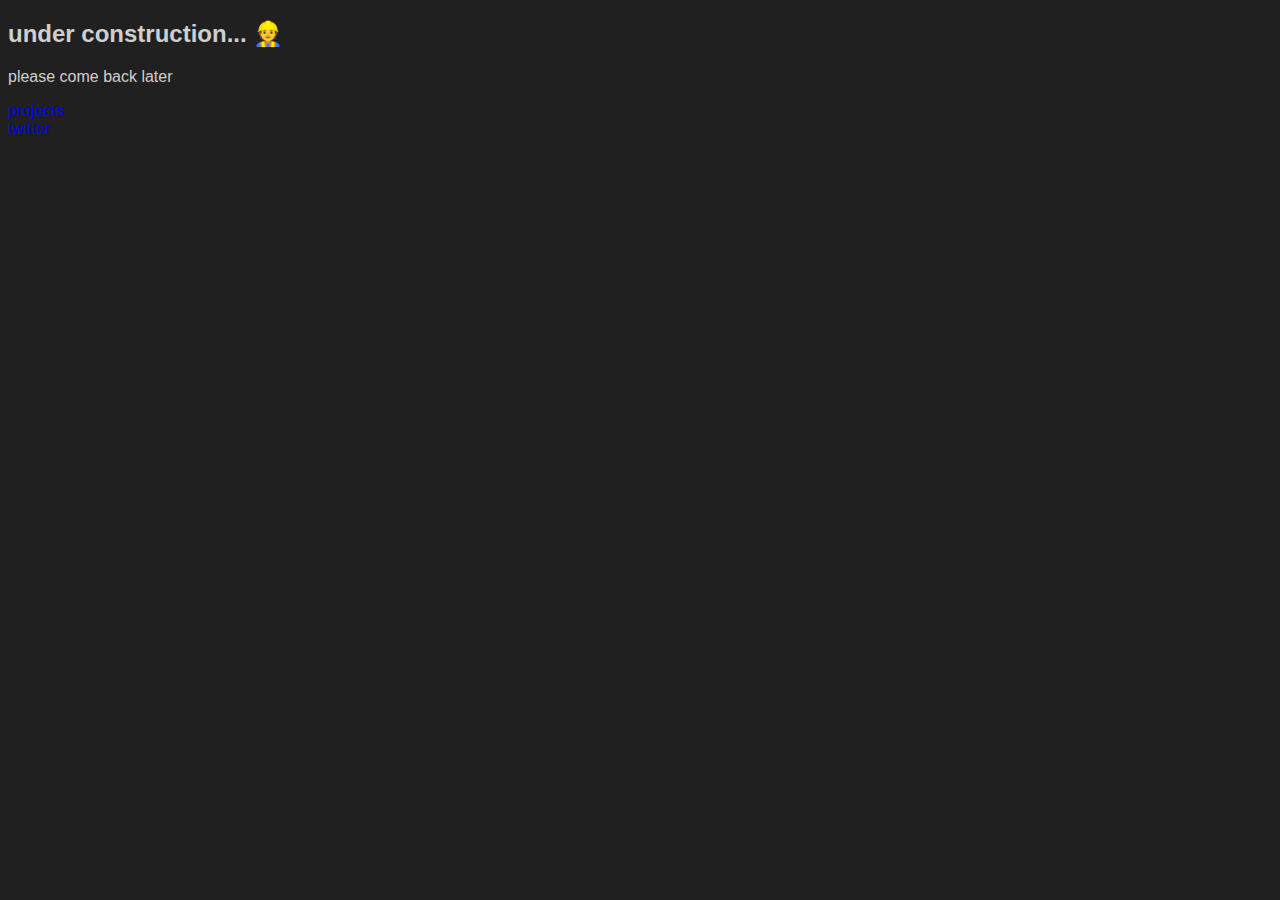
==== index.html @ f1e7c2d7 "Add files via upload" ====
<!DOCTYPE html>
<html>
    <head>
        <meta charset="UTF-8">
        <meta name="viewport" content="width=device-width, initial-scale=1.0"> 
        <title>Takaya Sato</title>
        <link rel="stylesheet" type="text/css" href="style.css">
    </head>
    <body>
        <h2>under construction... &#128119;</h2> <!--construction man emoji-->
        <p>please come back later</p>
        <a href="projects.html">projects</a>
        <br>
        <a href="hlttps://twitter.com/rbnPW9a71nkf7ue">twitter</a>
        
    </body>
</html>
---- style.css ----
body {
    font: normal 16px Inter UI, sans-serif;
    color: rgb(207, 207, 207);
    background-color: rgb(32, 32, 32);
}
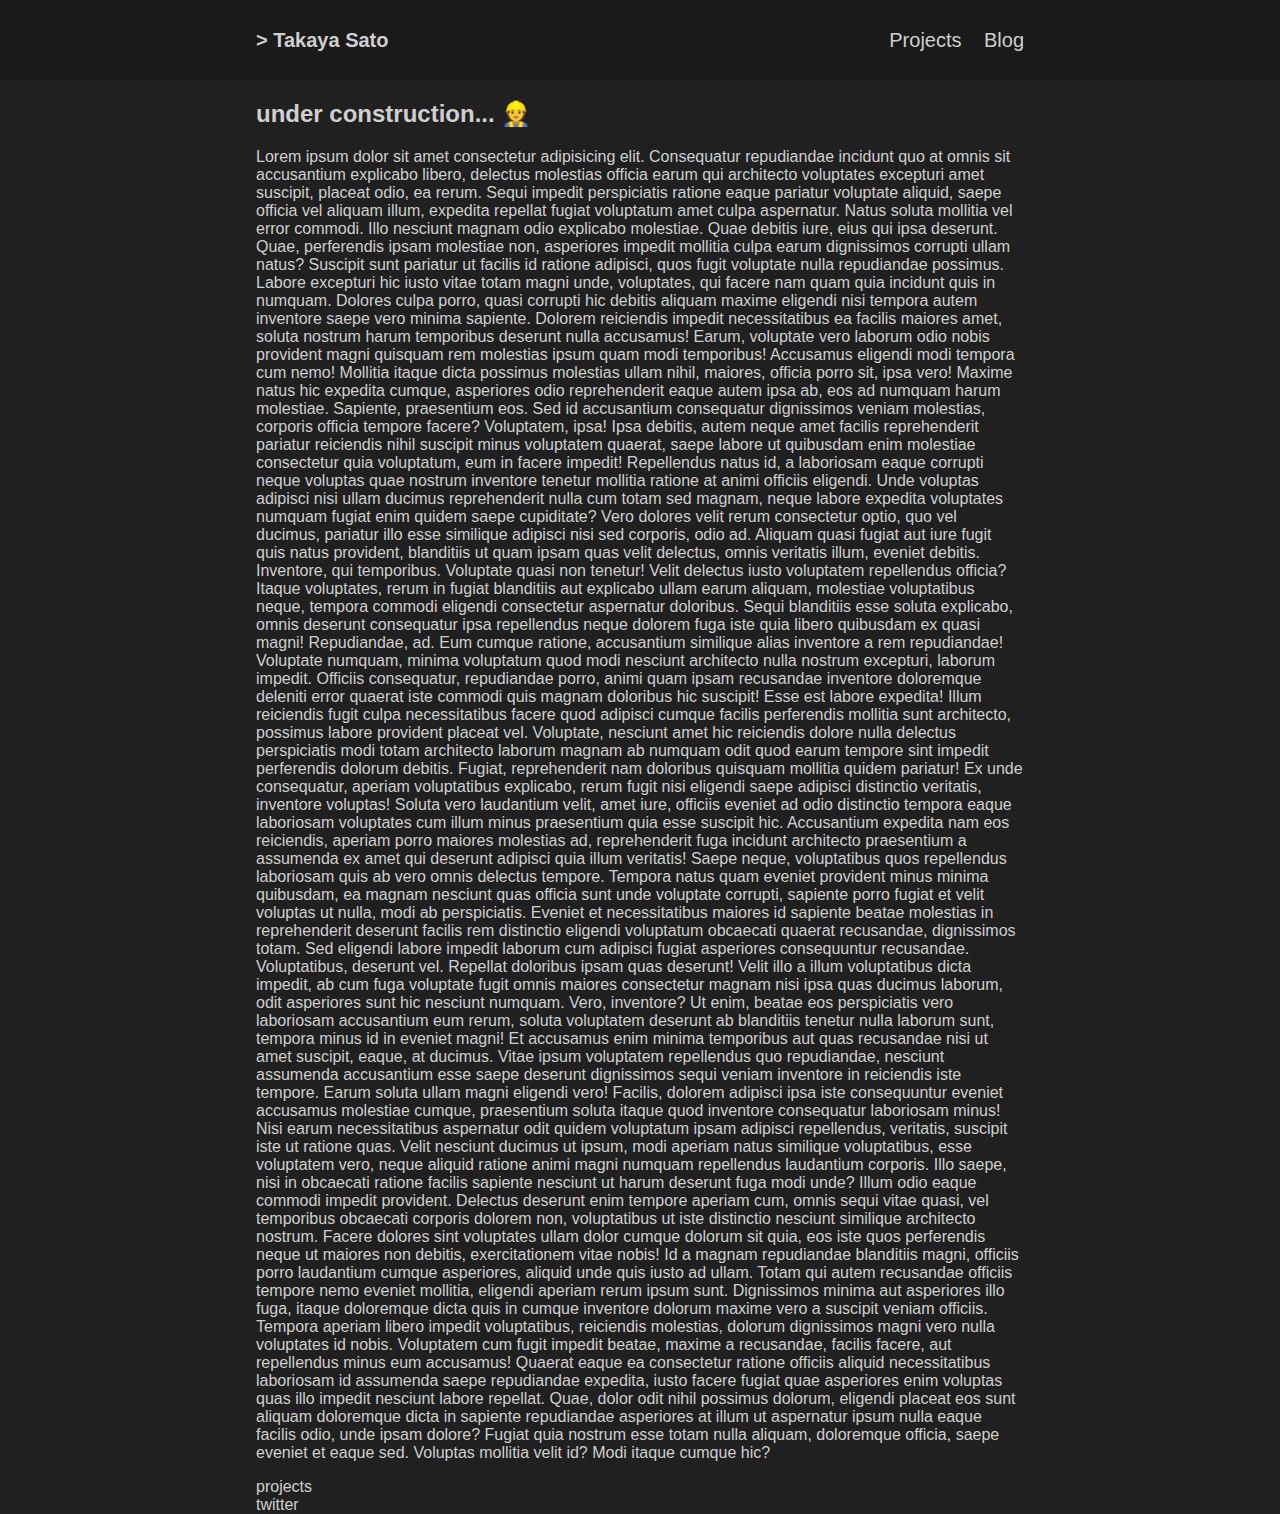
==== commit bef8c37a: "Add files via upload" ====
--- a/index.html
+++ b/index.html
@@ -7,11 +7,30 @@
         <link rel="stylesheet" type="text/css" href="style.css">
     </head>
     <body>
-        <h2>under construction... &#128119;</h2> <!--construction man emoji-->
-        <p>please come back later</p>
-        <a href="projects.html">projects</a>
-        <br>
-        <a href="hlttps://twitter.com/rbnPW9a71nkf7ue">twitter</a>
+        <div class="top">
+            <div class="left">
+                <a href="index.html">
+                    <strong>> Takaya Sato</strong>
+                </a>
+            </div>
+
+            <div class="right">
+                <div class="subright">
+                    <a href="projects.html">Projects</a>
+                    <a href="blog.html">Blog</a>
+                </div>
+            </div>
+        </div>
+        <div class="main">
+            <h2>under construction... &#128119;</h2> <!--construction man emoji-->
+            <p>Lorem ipsum dolor sit amet consectetur adipisicing elit. Consequatur repudiandae incidunt quo at omnis sit accusantium explicabo libero, delectus molestias officia earum qui architecto voluptates excepturi amet suscipit, placeat odio, ea rerum. Sequi impedit perspiciatis ratione eaque pariatur voluptate aliquid, saepe officia vel aliquam illum, expedita repellat fugiat voluptatum amet culpa aspernatur. Natus soluta mollitia vel error commodi. Illo nesciunt magnam odio explicabo molestiae. Quae debitis iure, eius qui ipsa deserunt. Quae, perferendis ipsam molestiae non, asperiores impedit mollitia culpa earum dignissimos corrupti ullam natus? Suscipit sunt pariatur ut facilis id ratione adipisci, quos fugit voluptate nulla repudiandae possimus. Labore excepturi hic iusto vitae totam magni unde, voluptates, qui facere nam quam quia incidunt quis in numquam. Dolores culpa porro, quasi corrupti hic debitis aliquam maxime eligendi nisi tempora autem inventore saepe vero minima sapiente. Dolorem reiciendis impedit necessitatibus ea facilis maiores amet, soluta nostrum harum temporibus deserunt nulla accusamus! Earum, voluptate vero laborum odio nobis provident magni quisquam rem molestias ipsum quam modi temporibus! Accusamus eligendi modi tempora cum nemo! Mollitia itaque dicta possimus molestias ullam nihil, maiores, officia porro sit, ipsa vero! Maxime natus hic expedita cumque, asperiores odio reprehenderit eaque autem ipsa ab, eos ad numquam harum molestiae. Sapiente, praesentium eos. Sed id accusantium consequatur dignissimos veniam molestias, corporis officia tempore facere? Voluptatem, ipsa! Ipsa debitis, autem neque amet facilis reprehenderit pariatur reiciendis nihil suscipit minus voluptatem quaerat, saepe labore ut quibusdam enim molestiae consectetur quia voluptatum, eum in facere impedit! Repellendus natus id, a laboriosam eaque corrupti neque voluptas quae nostrum inventore tenetur mollitia ratione at animi officiis eligendi. Unde voluptas adipisci nisi ullam ducimus reprehenderit nulla cum totam sed magnam, neque labore expedita voluptates numquam fugiat enim quidem saepe cupiditate? Vero dolores velit rerum consectetur optio, quo vel ducimus, pariatur illo esse similique adipisci nisi sed corporis, odio ad. Aliquam quasi fugiat aut iure fugit quis natus provident, blanditiis ut quam ipsam quas velit delectus, omnis veritatis illum, eveniet debitis. Inventore, qui temporibus. Voluptate quasi non tenetur! Velit delectus iusto voluptatem repellendus officia? Itaque voluptates, rerum in fugiat blanditiis aut explicabo ullam earum aliquam, molestiae voluptatibus neque, tempora commodi eligendi consectetur aspernatur doloribus. Sequi blanditiis esse soluta explicabo, omnis deserunt consequatur ipsa repellendus neque dolorem fuga iste quia libero quibusdam ex quasi magni! Repudiandae, ad. Eum cumque ratione, accusantium similique alias inventore a rem repudiandae! Voluptate numquam, minima voluptatum quod modi nesciunt architecto nulla nostrum excepturi, laborum impedit. Officiis consequatur, repudiandae porro, animi quam ipsam recusandae inventore doloremque deleniti error quaerat iste commodi quis magnam doloribus hic suscipit! Esse est labore expedita! Illum reiciendis fugit culpa necessitatibus facere quod adipisci cumque facilis perferendis mollitia sunt architecto, possimus labore provident placeat vel. Voluptate, nesciunt amet hic reiciendis dolore nulla delectus perspiciatis modi totam architecto laborum magnam ab numquam odit quod earum tempore sint impedit perferendis dolorum debitis. Fugiat, reprehenderit nam doloribus quisquam mollitia quidem pariatur! Ex unde consequatur, aperiam voluptatibus explicabo, rerum fugit nisi eligendi saepe adipisci distinctio veritatis, inventore voluptas! Soluta vero laudantium velit, amet iure, officiis eveniet ad odio distinctio tempora eaque laboriosam voluptates cum illum minus praesentium quia esse suscipit hic. Accusantium expedita nam eos reiciendis, aperiam porro maiores molestias ad, reprehenderit fuga incidunt architecto praesentium a assumenda ex amet qui deserunt adipisci quia illum veritatis! Saepe neque, voluptatibus quos repellendus laboriosam quis ab vero omnis delectus tempore. Tempora natus quam eveniet provident minus minima quibusdam, ea magnam nesciunt quas officia sunt unde voluptate corrupti, sapiente porro fugiat et velit voluptas ut nulla, modi ab perspiciatis. Eveniet et necessitatibus maiores id sapiente beatae molestias in reprehenderit deserunt facilis rem distinctio eligendi voluptatum obcaecati quaerat recusandae, dignissimos totam. Sed eligendi labore impedit laborum cum adipisci fugiat asperiores consequuntur recusandae. Voluptatibus, deserunt vel. Repellat doloribus ipsam quas deserunt! Velit illo a illum voluptatibus dicta impedit, ab cum fuga voluptate fugit omnis maiores consectetur magnam nisi ipsa quas ducimus laborum, odit asperiores sunt hic nesciunt numquam. Vero, inventore? Ut enim, beatae eos perspiciatis vero laboriosam accusantium eum rerum, soluta voluptatem deserunt ab blanditiis tenetur nulla laborum sunt, tempora minus id in eveniet magni! Et accusamus enim minima temporibus aut quas recusandae nisi ut amet suscipit, eaque, at ducimus. Vitae ipsum voluptatem repellendus quo repudiandae, nesciunt assumenda accusantium esse saepe deserunt dignissimos sequi veniam inventore in reiciendis iste tempore. Earum soluta ullam magni eligendi vero! Facilis, dolorem adipisci ipsa iste consequuntur eveniet accusamus molestiae cumque, praesentium soluta itaque quod inventore consequatur laboriosam minus! Nisi earum necessitatibus aspernatur odit quidem voluptatum ipsam adipisci repellendus, veritatis, suscipit iste ut ratione quas. Velit nesciunt ducimus ut ipsum, modi aperiam natus similique voluptatibus, esse voluptatem vero, neque aliquid ratione animi magni numquam repellendus laudantium corporis. Illo saepe, nisi in obcaecati ratione facilis sapiente nesciunt ut harum deserunt fuga modi unde? Illum odio eaque commodi impedit provident. Delectus deserunt enim tempore aperiam cum, omnis sequi vitae quasi, vel temporibus obcaecati corporis dolorem non, voluptatibus ut iste distinctio nesciunt similique architecto nostrum. Facere dolores sint voluptates ullam dolor cumque dolorum sit quia, eos iste quos perferendis neque ut maiores non debitis, exercitationem vitae nobis! Id a magnam repudiandae blanditiis magni, officiis porro laudantium cumque asperiores, aliquid unde quis iusto ad ullam. Totam qui autem recusandae officiis tempore nemo eveniet mollitia, eligendi aperiam rerum ipsum sunt. Dignissimos minima aut asperiores illo fuga, itaque doloremque dicta quis in cumque inventore dolorum maxime vero a suscipit veniam officiis. Tempora aperiam libero impedit voluptatibus, reiciendis molestias, dolorum dignissimos magni vero nulla voluptates id nobis. Voluptatem cum fugit impedit beatae, maxime a recusandae, facilis facere, aut repellendus minus eum accusamus! Quaerat eaque ea consectetur ratione officiis aliquid necessitatibus laboriosam id assumenda saepe repudiandae expedita, iusto facere fugiat quae asperiores enim voluptas quas illo impedit nesciunt labore repellat. Quae, dolor odit nihil possimus dolorum, eligendi placeat eos sunt aliquam doloremque dicta in sapiente repudiandae asperiores at illum ut aspernatur ipsum nulla eaque facilis odio, unde ipsam dolore? Fugiat quia nostrum esse totam nulla aliquam, doloremque officia, saepe eveniet et eaque sed. Voluptas mollitia velit id? Modi itaque cumque hic?</p>
+            <a href="projects.html">projects</a>
+            <br>
+            <a href="hlttps://twitter.com/rbnPW9a71nkf7ue">twitter</a>
+        </div>
+
+
+        
         
     </body>
 </html>--- a/style.css
+++ b/style.css
@@ -2,4 +2,53 @@
     font: normal 16px Inter UI, sans-serif;
     color: rgb(207, 207, 207);
     background-color: rgb(32, 32, 32);
+    margin: 0;
+    padding: 0;
 }
+
+a {
+    color: inherit;
+    text-decoration: none;
+}
+
+.top {
+    width: 60%;
+    height: 80px;
+    background-color: rgb(26, 26, 26);
+    font-size: 20px;
+    display: flex;
+    justify-content: space-between;
+}
+
+.left, .right{
+    height: 100%;
+    display: flex;
+    flex-direction: column;
+    justify-content: center;
+}
+
+.subright {
+    display: flex;
+    justify-content: flex-end;
+}
+
+.subright > a {
+    margin-left: 20%;
+}
+
+
+.main, .top{
+    padding-left: 20%;
+    padding-right: 20%;
+}
+
+@media screen and (max-width: 900px) {
+    .main, .top{
+        padding-left: 10%;
+        padding-right: 10%;
+    }
+
+    .top{
+        width: 80%;
+    }
+}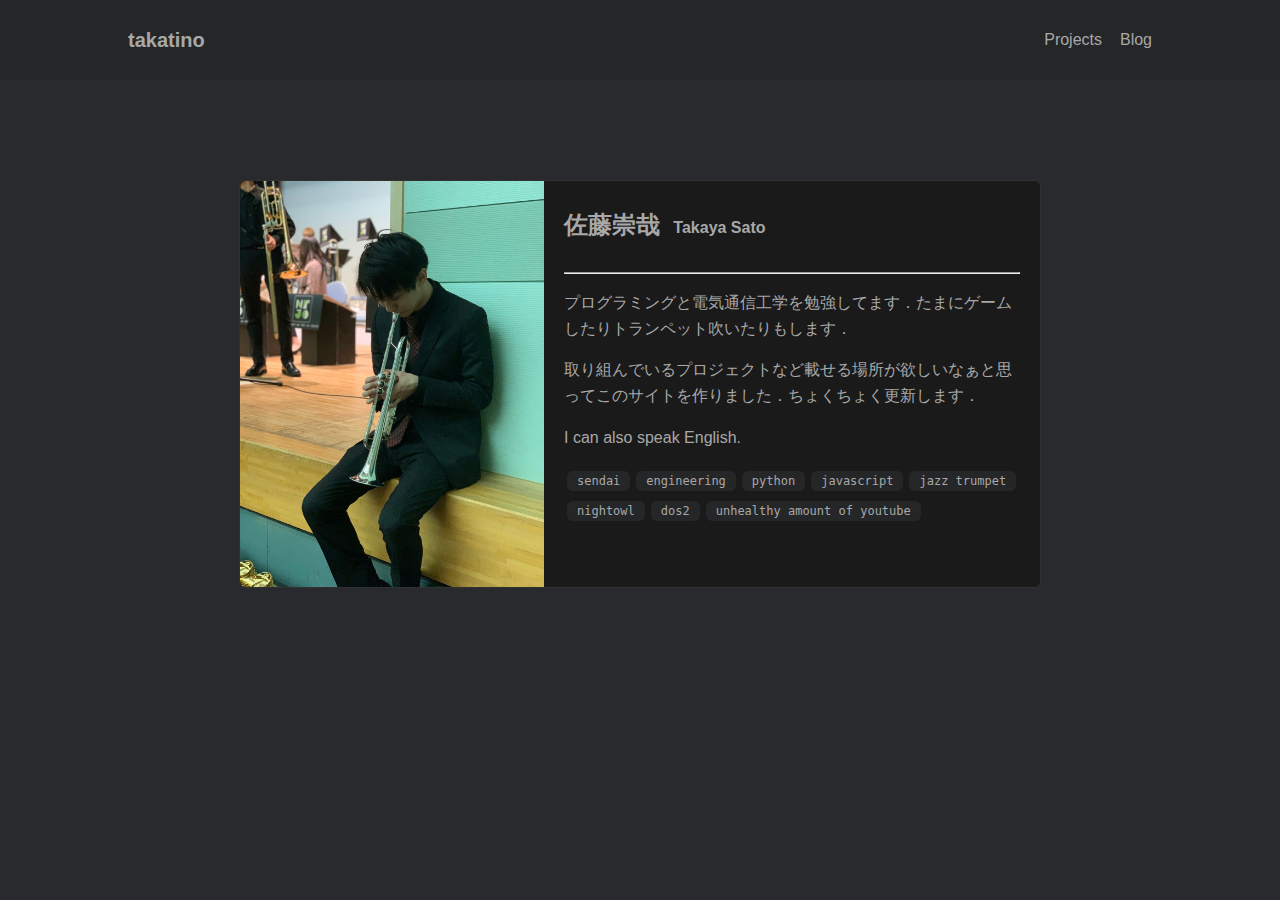
==== commit 6c6b5924: "Add files via upload" ====
--- a/index.html
+++ b/index.html
@@ -1,33 +1,52 @@
 <!DOCTYPE html>
 <html>
-    <head>
-        <meta charset="UTF-8">
-        <meta name="viewport" content="width=device-width, initial-scale=1.0"> 
-        <title>Takaya Sato</title>
-        <link rel="stylesheet" type="text/css" href="style.css">
-    </head>
-    <body>
-        <div class="top">
-            <div class="left">
-                <a href="index.html">
-                    <strong>> Takaya Sato</strong>
-                </a>
+<head>
+    <meta charset="UTF-8">
+    <meta name="viewport" content="width=device-width, initial-scale=1.0"> 
+    <title>Takaya Sato</title>
+    <link rel="stylesheet" type="text/css" href="style.css">
+</head>
+<body>
+    <div class="top">
+        <div class="left">
+            <a href="index.html">takatino</a>
+        </div>
+
+        <div class="right">
+            <div class="subright">
+                <a href="projects.html">Projects</a>
+                <a href="blog.html">Blog</a>
             </div>
+        </div>
+    </div>
+    <div class="main">
+        <div class="container">
+            <div class="card">
+                <img id="profilepic" src="./images/profilepictrumpet.jpg">
+                <div id="about">
+                    <div id="name">
+                        <h2>佐藤崇哉&nbsp;&nbsp;</h2>
+                        <h4>Takaya Sato</h4>
+                    </div>
+                    <hr>
+                    <p>プログラミングと電気通信工学を勉強してます．たまにゲームしたりトランペット吹いたりもします．</p>
+                    <p>取り組んでいるプロジェクトなど載せる場所が欲しいなぁと思ってこのサイトを作りました．ちょくちょく更新します．</p>
+                    <p>I can also speak English.</p>
 
-            <div class="right">
-                <div class="subright">
-                    <a href="projects.html">Projects</a>
-                    <a href="blog.html">Blog</a>
+                    <div id="tagscontainer">
+                        <div class="tags">sendai</div>
+                        <div class="tags">engineering</div>
+                        <div class="tags">python</div>
+                        <div class="tags">javascript</div>
+                        <div class="tags">jazz trumpet</div>
+                        <div class="tags">nightowl</div>
+                        <div class="tags">dos2</div>
+                        <div class="tags">unhealthy amount of youtube</div>
+                    </div>
                 </div>
             </div>
         </div>
-        <div class="main">
-            <h2>under construction... &#128119;</h2> <!--construction man emoji-->
-            <p>Lorem ipsum dolor sit amet consectetur adipisicing elit. Consequatur repudiandae incidunt quo at omnis sit accusantium explicabo libero, delectus molestias officia earum qui architecto voluptates excepturi amet suscipit, placeat odio, ea rerum. Sequi impedit perspiciatis ratione eaque pariatur voluptate aliquid, saepe officia vel aliquam illum, expedita repellat fugiat voluptatum amet culpa aspernatur. Natus soluta mollitia vel error commodi. Illo nesciunt magnam odio explicabo molestiae. Quae debitis iure, eius qui ipsa deserunt. Quae, perferendis ipsam molestiae non, asperiores impedit mollitia culpa earum dignissimos corrupti ullam natus? Suscipit sunt pariatur ut facilis id ratione adipisci, quos fugit voluptate nulla repudiandae possimus. Labore excepturi hic iusto vitae totam magni unde, voluptates, qui facere nam quam quia incidunt quis in numquam. Dolores culpa porro, quasi corrupti hic debitis aliquam maxime eligendi nisi tempora autem inventore saepe vero minima sapiente. Dolorem reiciendis impedit necessitatibus ea facilis maiores amet, soluta nostrum harum temporibus deserunt nulla accusamus! Earum, voluptate vero laborum odio nobis provident magni quisquam rem molestias ipsum quam modi temporibus! Accusamus eligendi modi tempora cum nemo! Mollitia itaque dicta possimus molestias ullam nihil, maiores, officia porro sit, ipsa vero! Maxime natus hic expedita cumque, asperiores odio reprehenderit eaque autem ipsa ab, eos ad numquam harum molestiae. Sapiente, praesentium eos. Sed id accusantium consequatur dignissimos veniam molestias, corporis officia tempore facere? Voluptatem, ipsa! Ipsa debitis, autem neque amet facilis reprehenderit pariatur reiciendis nihil suscipit minus voluptatem quaerat, saepe labore ut quibusdam enim molestiae consectetur quia voluptatum, eum in facere impedit! Repellendus natus id, a laboriosam eaque corrupti neque voluptas quae nostrum inventore tenetur mollitia ratione at animi officiis eligendi. Unde voluptas adipisci nisi ullam ducimus reprehenderit nulla cum totam sed magnam, neque labore expedita voluptates numquam fugiat enim quidem saepe cupiditate? Vero dolores velit rerum consectetur optio, quo vel ducimus, pariatur illo esse similique adipisci nisi sed corporis, odio ad. Aliquam quasi fugiat aut iure fugit quis natus provident, blanditiis ut quam ipsam quas velit delectus, omnis veritatis illum, eveniet debitis. Inventore, qui temporibus. Voluptate quasi non tenetur! Velit delectus iusto voluptatem repellendus officia? Itaque voluptates, rerum in fugiat blanditiis aut explicabo ullam earum aliquam, molestiae voluptatibus neque, tempora commodi eligendi consectetur aspernatur doloribus. Sequi blanditiis esse soluta explicabo, omnis deserunt consequatur ipsa repellendus neque dolorem fuga iste quia libero quibusdam ex quasi magni! Repudiandae, ad. Eum cumque ratione, accusantium similique alias inventore a rem repudiandae! Voluptate numquam, minima voluptatum quod modi nesciunt architecto nulla nostrum excepturi, laborum impedit. Officiis consequatur, repudiandae porro, animi quam ipsam recusandae inventore doloremque deleniti error quaerat iste commodi quis magnam doloribus hic suscipit! Esse est labore expedita! Illum reiciendis fugit culpa necessitatibus facere quod adipisci cumque facilis perferendis mollitia sunt architecto, possimus labore provident placeat vel. Voluptate, nesciunt amet hic reiciendis dolore nulla delectus perspiciatis modi totam architecto laborum magnam ab numquam odit quod earum tempore sint impedit perferendis dolorum debitis. Fugiat, reprehenderit nam doloribus quisquam mollitia quidem pariatur! Ex unde consequatur, aperiam voluptatibus explicabo, rerum fugit nisi eligendi saepe adipisci distinctio veritatis, inventore voluptas! Soluta vero laudantium velit, amet iure, officiis eveniet ad odio distinctio tempora eaque laboriosam voluptates cum illum minus praesentium quia esse suscipit hic. Accusantium expedita nam eos reiciendis, aperiam porro maiores molestias ad, reprehenderit fuga incidunt architecto praesentium a assumenda ex amet qui deserunt adipisci quia illum veritatis! Saepe neque, voluptatibus quos repellendus laboriosam quis ab vero omnis delectus tempore. Tempora natus quam eveniet provident minus minima quibusdam, ea magnam nesciunt quas officia sunt unde voluptate corrupti, sapiente porro fugiat et velit voluptas ut nulla, modi ab perspiciatis. Eveniet et necessitatibus maiores id sapiente beatae molestias in reprehenderit deserunt facilis rem distinctio eligendi voluptatum obcaecati quaerat recusandae, dignissimos totam. Sed eligendi labore impedit laborum cum adipisci fugiat asperiores consequuntur recusandae. Voluptatibus, deserunt vel. Repellat doloribus ipsam quas deserunt! Velit illo a illum voluptatibus dicta impedit, ab cum fuga voluptate fugit omnis maiores consectetur magnam nisi ipsa quas ducimus laborum, odit asperiores sunt hic nesciunt numquam. Vero, inventore? Ut enim, beatae eos perspiciatis vero laboriosam accusantium eum rerum, soluta voluptatem deserunt ab blanditiis tenetur nulla laborum sunt, tempora minus id in eveniet magni! Et accusamus enim minima temporibus aut quas recusandae nisi ut amet suscipit, eaque, at ducimus. Vitae ipsum voluptatem repellendus quo repudiandae, nesciunt assumenda accusantium esse saepe deserunt dignissimos sequi veniam inventore in reiciendis iste tempore. Earum soluta ullam magni eligendi vero! Facilis, dolorem adipisci ipsa iste consequuntur eveniet accusamus molestiae cumque, praesentium soluta itaque quod inventore consequatur laboriosam minus! Nisi earum necessitatibus aspernatur odit quidem voluptatum ipsam adipisci repellendus, veritatis, suscipit iste ut ratione quas. Velit nesciunt ducimus ut ipsum, modi aperiam natus similique voluptatibus, esse voluptatem vero, neque aliquid ratione animi magni numquam repellendus laudantium corporis. Illo saepe, nisi in obcaecati ratione facilis sapiente nesciunt ut harum deserunt fuga modi unde? Illum odio eaque commodi impedit provident. Delectus deserunt enim tempore aperiam cum, omnis sequi vitae quasi, vel temporibus obcaecati corporis dolorem non, voluptatibus ut iste distinctio nesciunt similique architecto nostrum. Facere dolores sint voluptates ullam dolor cumque dolorum sit quia, eos iste quos perferendis neque ut maiores non debitis, exercitationem vitae nobis! Id a magnam repudiandae blanditiis magni, officiis porro laudantium cumque asperiores, aliquid unde quis iusto ad ullam. Totam qui autem recusandae officiis tempore nemo eveniet mollitia, eligendi aperiam rerum ipsum sunt. Dignissimos minima aut asperiores illo fuga, itaque doloremque dicta quis in cumque inventore dolorum maxime vero a suscipit veniam officiis. Tempora aperiam libero impedit voluptatibus, reiciendis molestias, dolorum dignissimos magni vero nulla voluptates id nobis. Voluptatem cum fugit impedit beatae, maxime a recusandae, facilis facere, aut repellendus minus eum accusamus! Quaerat eaque ea consectetur ratione officiis aliquid necessitatibus laboriosam id assumenda saepe repudiandae expedita, iusto facere fugiat quae asperiores enim voluptas quas illo impedit nesciunt labore repellat. Quae, dolor odit nihil possimus dolorum, eligendi placeat eos sunt aliquam doloremque dicta in sapiente repudiandae asperiores at illum ut aspernatur ipsum nulla eaque facilis odio, unde ipsam dolore? Fugiat quia nostrum esse totam nulla aliquam, doloremque officia, saepe eveniet et eaque sed. Voluptas mollitia velit id? Modi itaque cumque hic?</p>
-            <a href="projects.html">projects</a>
-            <br>
-            <a href="hlttps://twitter.com/rbnPW9a71nkf7ue">twitter</a>
-        </div>
+    </div>
 
 
         
--- a/style.css
+++ b/style.css
@@ -1,9 +1,10 @@
 body {
-    font: normal 16px Inter UI, sans-serif;
-    color: rgb(207, 207, 207);
-    background-color: rgb(32, 32, 32);
+    font: normal 16px Inter UI,sans-serif;
+    color: rgb(168, 168, 168);
+    background-color: #292a2d;
     margin: 0;
     padding: 0;
+    line-height: 1.6;
 }
 
 a {
@@ -14,8 +15,7 @@
 .top {
     width: 60%;
     height: 80px;
-    background-color: rgb(26, 26, 26);
-    font-size: 20px;
+    background-color: #252627;
     display: flex;
     justify-content: space-between;
 }
@@ -25,6 +25,11 @@
     display: flex;
     flex-direction: column;
     justify-content: center;
+}
+
+.left {
+    font-size: 20px;
+    font-weight: 600;
 }
 
 .subright {
@@ -42,7 +47,56 @@
     padding-right: 20%;
 }
 
-@media screen and (max-width: 900px) {
+.main {
+    margin-top: 100px;
+    display: flex;
+    flex-direction: column;
+}
+
+.container {
+    width: 100%;
+    display: flex;
+    justify-content: center;
+    margin-bottom: 30px;
+}
+
+.card {
+    width:800px;
+    background-color: rgb(26, 26, 26);
+    border: 1px solid rgb(49, 49, 49);
+    border-radius: .375rem;
+    display: flex;
+}
+
+#profilepic {
+    width: 38%;
+    border-top-left-radius: .375rem;
+    border-bottom-left-radius: .375rem;
+}
+
+#about {
+    padding: 5px 20px;
+}
+
+#name {
+    display: flex;
+    align-items: baseline;
+}
+
+#tagscontainer {
+    display: flex;
+    flex-wrap: wrap;
+}
+
+.tags {
+    font: normal 12px Consolas,Monaco,Andale Mono,Ubuntu Mono,monospace;
+    background-color:  #252627;
+    margin: 5px 3px;
+    padding: 3px 10px;
+    border-radius: .375rem;
+}
+
+@media screen and (max-width: 1350px) {
     .main, .top{
         padding-left: 10%;
         padding-right: 10%;
@@ -51,4 +105,22 @@
     .top{
         width: 80%;
     }
+}
+
+@media screen and (max-width: 1030px) {
+    #profilepic {
+        display: none;
+    }
+    
+    .top{
+        padding-left: 10%;
+        padding-right: 10%;
+        width: 80%;
+    }
+
+    .main{
+        padding-left: 10%;
+        padding-right: 10%;
+        margin-top: 50px;
+    }
 }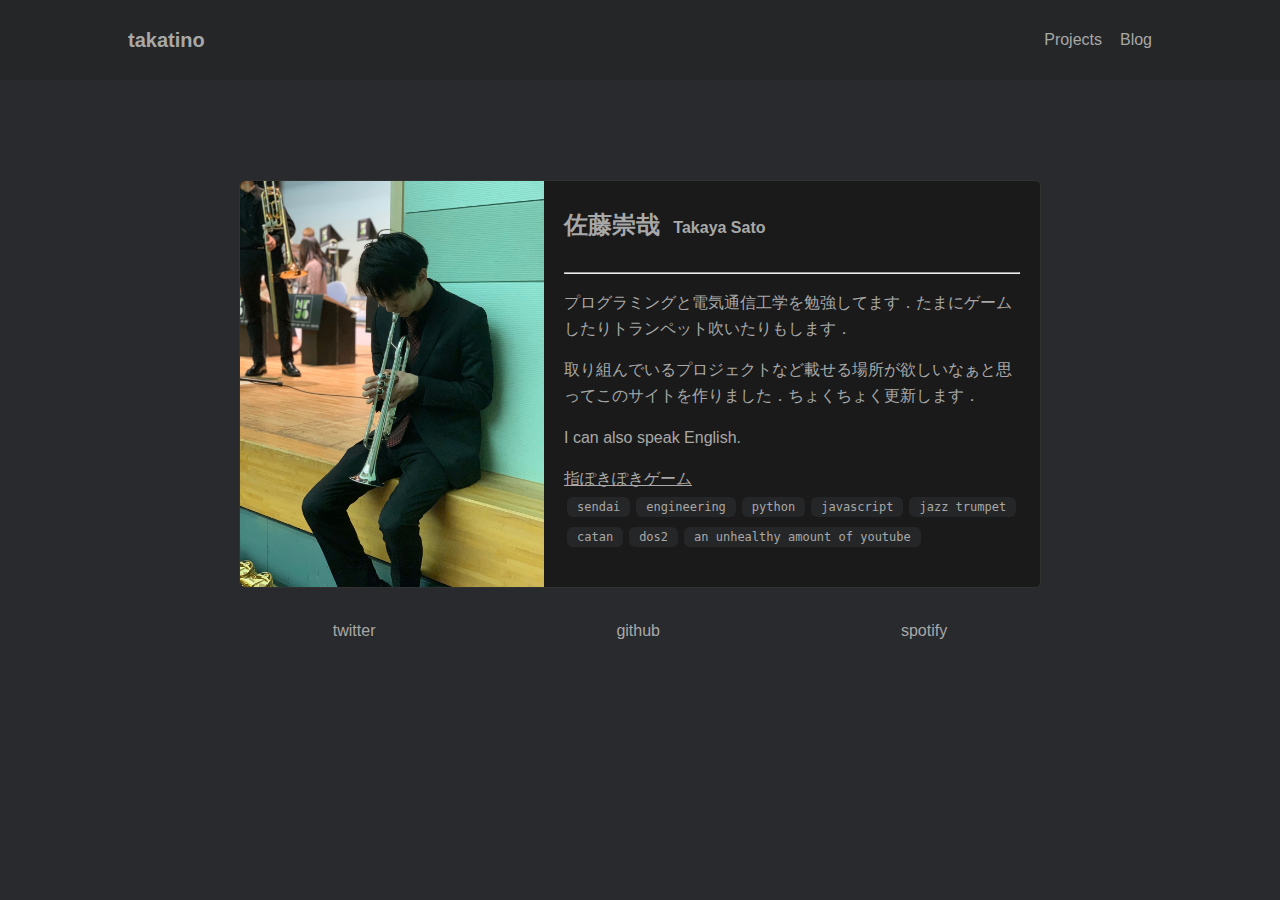
==== commit fba69978: "added yubipokigame" ====
--- a/index.html
+++ b/index.html
@@ -22,7 +22,8 @@
     <div class="main">
         <div class="container">
             <div class="card">
-                <img id="profilepic" src="./images/profilepictrumpet.jpg">
+                <img id="profilepic" src="./images/profilepictrumpet.jpg" alt="uh oh my image didn't load :(">
+                <img id="profilepicmobile" src="./images/profilepictrumpetmobile.jpg" alt="uh oh my image didn't load :(">
                 <div id="about">
                     <div id="name">
                         <h2>佐藤崇哉&nbsp;&nbsp;</h2>
@@ -32,6 +33,7 @@
                     <p>プログラミングと電気通信工学を勉強してます．たまにゲームしたりトランペット吹いたりもします．</p>
                     <p>取り組んでいるプロジェクトなど載せる場所が欲しいなぁと思ってこのサイトを作りました．ちょくちょく更新します．</p>
                     <p>I can also speak English.</p>
+                    <a href="yubipoki.html" style="text-decoration: underline">指ぽきぽきゲーム</a>
 
                     <div id="tagscontainer">
                         <div class="tags">sendai</div>
@@ -39,17 +41,22 @@
                         <div class="tags">python</div>
                         <div class="tags">javascript</div>
                         <div class="tags">jazz trumpet</div>
-                        <div class="tags">nightowl</div>
+                        <div class="tags">catan</div>
                         <div class="tags">dos2</div>
-                        <div class="tags">unhealthy amount of youtube</div>
+                        <div class="tags">an unhealthy amount of youtube</div>
                     </div>
                 </div>
             </div>
+        </div>
+        <div id="contact">
+            <a href="https://twitter.com/rbnPW9a71nkf7ue/">twitter</a>
+            <a href="https://github.com/takatino">github</a>
+            <a>spotify</a>
         </div>
     </div>
 
 
         
-        
+        <!--test-->
     </body>
 </html>--- a/style.css
+++ b/style.css
@@ -74,6 +74,13 @@
     border-bottom-left-radius: .375rem;
 }
 
+#profilepicmobile {
+    width: 80vw;
+    border-top-left-radius: .375rem;
+    border-top-right-radius: .375rem;
+    display: none;
+}
+
 #about {
     padding: 5px 20px;
 }
@@ -96,6 +103,12 @@
     border-radius: .375rem;
 }
 
+#contact {
+    margin: 0 20%;
+    display: flex;
+    justify-content: space-between;
+}
+
 @media screen and (max-width: 1350px) {
     .main, .top{
         padding-left: 10%;
@@ -107,20 +120,20 @@
     }
 }
 
-@media screen and (max-width: 1030px) {
+@media screen and (max-width: 1020px) {
+    .card{
+        flex-direction: column;
+    }
+
     #profilepic {
         display: none;
     }
     
-    .top{
-        padding-left: 10%;
-        padding-right: 10%;
-        width: 80%;
+    #profilepicmobile {
+        display: unset;
     }
 
     .main{
-        padding-left: 10%;
-        padding-right: 10%;
         margin-top: 50px;
     }
 }